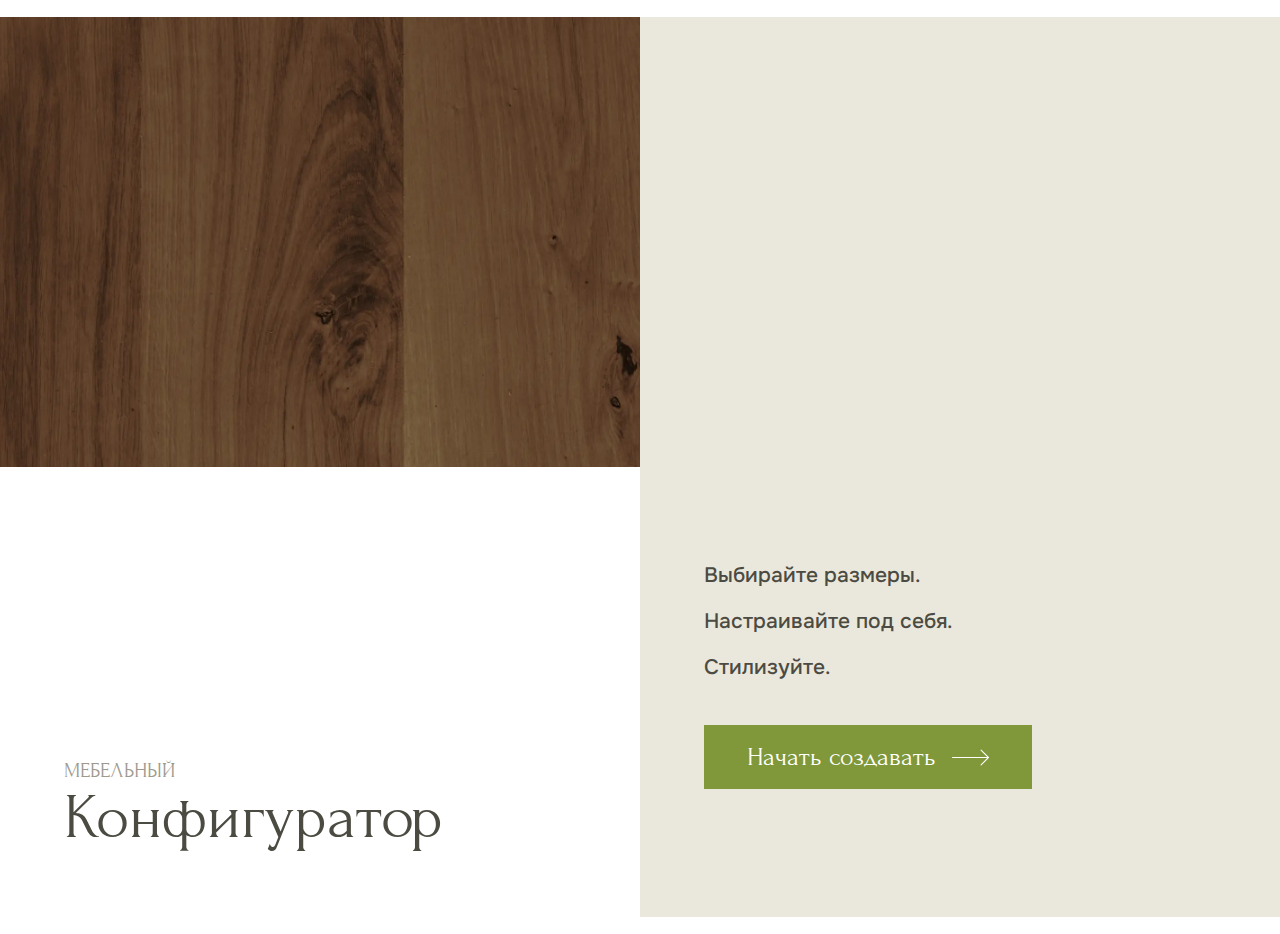
==== index.html @ ee3418b1 "first commit" ====
<!DOCTYPE html>
<html lang="ru">

<head>
    <meta charset="UTF-8">
    <meta name="viewport" content="width=device-width, initial-scale=1.0">
    <meta name="description" content="">
    <meta name="keywords" content="">
    <link rel="stylesheet" href="css/libs.min.css">
    <link rel="stylesheet" href="css/style.min.css">
    <title>Главная</title>
</head>

<body class="m-page">
    <div class="wrapper">
        <header class="header">
            <div class="container">
                <div class="header__inner">
                    <a href="" class="header__logo">
                        <img src="img/logo.svg" alt="">
                    </a>

                    <div class="menu">
                        <nav class="nav">
                            <a href="" class="nav__link"></a>
                        </nav>
                    </div>
                </div>
            </div>

        </header>
        <main class="content">

            <div class="main">
                <div class="main__img">
                    <img src="img/wood.webp" alt="">
                </div>
                <div class="main__info2">
                    <div class="main__subtitle font2">
                        мебельный
                    </div>
                    <h1 class="h0">
                        Конфигуратор
                    </h1>
                </div>
                <div class="main__info">
                    <div class="main__text gray-text2 medium-text">
                        <div class="text26 text20-laptop text18-mob">Выбирайте размеры.</div>
                        <div class="text26 text20-laptop text18-mob">Настраивайте под себя.</div>
                        <div class="text26 text20-laptop text18-mob">Стилизуйте.</div>
                    </div>
                    <button class="main__btn m-btn m-btn-green">
                        <span>Начать создавать</span>
                        <img src="img/arrow.svg" alt="">
                    </button>
                </div>
            </div>

        </main>
        <footer class="footer">
            <div class="container">
                <div class="footer__inner">
                    <a href="" class="footer__logo">
                        <img src="img/logo.svg" alt="">
                    </a>
                </div>
            </div>

        </footer>
    </div>

    <script src="js/imask.js"></script>
    <script src="js/main.min.js"></script>

</body>

</html>
---- css/libs.min.css ----
﻿
---- css/style.min.css ----
@font-face{font-family:Inter;src:url(../fonts/Inter-Regular.ttf) format("ttf"),url(../fonts/Inter-Regular.eot) format("eot"),url(../fonts/Inter-Regular.woff) format("woff"),url(../fonts/Inter-Regular.woff2) format("woff2");font-weight:400;font-style:normal;font-display:swap}@font-face{font-family:Onest;src:url(../fonts/Onest-Regular.ttf) format("ttf"),url(../fonts/Onest-Regular.eot) format("eot"),url(../fonts/Onest-Regular.woff) format("woff"),url(../fonts/Onest-Regular.woff2) format("woff2");font-weight:400;font-style:normal;font-display:swap}@font-face{font-family:Onest;src:url(../fonts/Onest-Medium.ttf) format("ttf"),url(../fonts/Onest-Medium.eot) format("eot"),url(../fonts/Onest-Medium.woff) format("woff"),url(../fonts/Onest-Medium.woff2) format("woff2");font-weight:500;font-style:normal;font-display:swap}@font-face{font-family:Forum;src:url(../fonts/Forum.ttf) format("ttf"),url(../fonts/Forum.eot) format("eot"),url(../fonts/Forum.woff) format("woff"),url(../fonts/Forum.woff2) format("woff2");font-weight:400;font-style:normal;font-display:swap}*,::after,::before{margin:0;padding:0;-webkit-box-sizing:border-box;box-sizing:border-box;-webkit-font-smoothing:antialiased!important;-webkit-tap-highlight-color:transparent;outline:0!important}h1,h2,h3,h4,h5,h6{font-weight:400}a,body,div,form,h1,h2,h3,h4,h5,li,p,ul{margin:0;padding:0;border:0;text-decoration:none;line-height:1}button,input,textarea{outline:0!important;-webkit-transition:.125s;-o-transition:.125s;transition:.125s;font-family:inherit}input:active,input[type=checkbox]:focus,input[type=file]:focus,input[type=radio]:focus,input[type=text]:focus{outline:0!important}::-webkit-input-placeholder{color:#222}::-moz-placeholder{color:#222}:-moz-placeholder{color:#222}:-ms-input-placeholder{color:#222}input::-webkit-inner-spin-button,input::-webkit-outer-spin-button{-webkit-appearance:none;margin:0}input[type=number]{-moz-appearance:textfield}html{height:100%;scroll-behavior:smooth;width:100%}svg{-ms-flex-negative:0;flex-shrink:0;height:auto}circle,path,rect,svg{-webkit-transition:.3s;-o-transition:.3s;transition:.3s}a{color:inherit;text-decoration:none;-webkit-transition:.3s;-o-transition:.3s;transition:.3s}a:focus,a:hover{text-decoration:none}li,ul{margin:0;padding:0;list-style:none}i{line-height:100%}fieldset{min-width:0;padding:0;margin:0;border:0}button{cursor:pointer;border:none;outline:0;-webkit-box-sizing:border-box;box-sizing:border-box;-webkit-transition:.3s;-o-transition:.3s;transition:.3s;background-color:inherit;font-size:1em}.swiper-button-next,.swiper-button-prev{z-index:2}.swiper-button-next::after,.swiper-button-prev::after{display:none}img{-webkit-user-select:none;-moz-user-select:none;-o-user-select:none;-ms-user-select:none;user-select:none;-ms-flex-negative:0;flex-shrink:0}html.fixed-body{overflow-y:hidden}.wrapper{min-height:100vh;display:-webkit-box;display:-ms-flexbox;display:flex;-webkit-box-orient:vertical;-webkit-box-direction:normal;-ms-flex-direction:column;flex-direction:column;-ms-flex-negative:0;flex-shrink:0}.content{-webkit-box-flex:1;-ms-flex-positive:1;flex-grow:1;display:-webkit-box;display:-ms-flexbox;display:flex;-webkit-box-orient:vertical;-webkit-box-direction:normal;-ms-flex-direction:column;flex-direction:column;width:100%}.m-page{width:calc(100vw - (100vw - 100%));overflow-x:hidden;font-family:Onest,sans-serif;font-weight:400;color:#000;font-size:calc(1920px * (16 / 1920))}@media screen and (max-width:1920px){.m-page{font-size:calc(100vw * (16 / 1920))}}.m-page.fixed-body,.m-page.fixed-body2{overflow-y:hidden;padding-right:var(--scrollWidth)}.container{width:100%;margin:0 auto;padding:0 4.375em}a:hover{color:#809839}@media screen and (max-width:1400px){.m-page{font-size:calc(100vw * (16 / 1200))}.container{padding:0 1.625em}}@media screen and (max-width:992px){.m-page{font-size:calc(100vw * (16 / 768))}.container{padding:0 3.125em}}@media screen and (max-width:576px){.m-page{font-size:calc(100vw * (16 / 360))}.container{padding:0 1em}}.h0{font-size:6.25em;line-height:110%;font-family:Forum,sans-serif}.h1{font-size:3.125em;line-height:120%;font-family:Forum,sans-serif}.h2{font-size:2.125em;line-height:120%;font-family:Forum,sans-serif}.text26{font-size:1.625em;line-height:140%}.text20{font-size:1.25em;line-height:120%}.text19{font-size:1.1875em;line-height:120%}.text18{font-size:1.125em;line-height:120%}.text17{font-size:1.0625em;line-height:150%}.text16{font-size:1em;line-height:150%}.text15{font-size:.9375em;line-height:120%}.text14{font-size:.875em;line-height:120%}.text13{font-size:.8125em;line-height:120%}.text12{font-size:.75em;line-height:120%}.text11{font-size:.6875em;line-height:120%}.text10{font-size:.625em;line-height:120%}.extra-bold-text{font-weight:800}.bold-text{font-weight:700}.semi-bold-text{font-weight:600}.medium-text{font-weight:500}.regular-text{font-weight:400}.light-text{font-weight:300}.gray-text{color:#9e9a8e}.gray-text2{color:#4c4b42}.gray-text3{color:#383838}.font2{font-family:Forum,sans-serif}@media screen and (max-width:1400px){.h0{font-size:3.75em}.h2{font-size:1.875em}.text20-laptop{font-size:1.25em}}@media screen and (max-width:992px){.h0{font-size:2.75em}.h2{font-size:1.75em}.text20-tablet{font-size:1.25em}.text19-tablet{font-size:1.1875em}.text18-tablet{font-size:1.125em}.text17-tablet{font-size:1.0625em}.text16-tablet{font-size:1em}.text15-tablet{font-size:.9375em}.text14-tablet{font-size:.875em}.text13-tablet{font-size:.8125em}.text12-tablet{font-size:.75em}.text11-tablet{font-size:.6875em}.text10-tablet{font-size:.625em}}@media screen and (max-width:576px){.h0{font-size:2.625em}.text18-mob{font-size:1.125em}}.m-btn{display:-webkit-box;display:-ms-flexbox;display:flex;-webkit-box-align:center;-ms-flex-align:center;align-items:center;-webkit-box-pack:center;-ms-flex-pack:center;justify-content:center;-webkit-transition:.225s ease-out;-o-transition:.225s ease-out;transition:.225s ease-out;padding:0 5.125em;height:4.375em;font-family:Forum,sans-serif}.m-btn:focus{-webkit-box-shadow:none;box-shadow:none}.m-btn span{font-size:1.625em}.m-btn img{width:2.1875em;margin-left:.9375em}.m-btn-green{color:#fff;background-color:#809839}.m-btn-green:hover{color:#fff;background-color:#61732b}.m-btn-green:disabled{pointer-events:none;color:#fff;background-color:#9e9a8e}.m-btn-black-outline{border:1px solid #4c4b42;color:#4c4b42}.m-btn-black-outline:hover{color:#fff;background-color:#4c4b42}@media screen and (max-width:1400px){.m-btn{height:3.75em;padding:0 2.5em}.m-btn span{font-size:1.5em}}@media screen and (max-width:992px){.m-btn{height:3.5em}.m-btn span{font-size:1.375em}}.fg{position:relative;margin:0}.fg input{border-radius:0;border:1px solid #9e9a8e;padding:0 1.5em;height:4.11em;width:100%;font-size:1.0625em;background-color:transparent;color:#000}.fg input::-webkit-input-placeholder{color:#9e9a8e}.fg input::-moz-placeholder{color:#9e9a8e}.fg input:-ms-input-placeholder{color:#9e9a8e}.fg input::-ms-input-placeholder{color:#9e9a8e}.fg input::placeholder{color:#9e9a8e}.fg input:focus{border-color:#809839}.fg__field,.m-input{position:relative}.m-input input{position:absolute;opacity:0;width:100%;height:100%;left:0;top:0;z-index:2;cursor:pointer}@media screen and (max-width:1400px){.fg input{height:3.53em}}@media screen and (max-width:992px){.fg input{height:3.3em}}.breadcrumbs{margin-top:60px}.breadcrumbs__item{font-size:16px;line-height:110%;position:relative;font-weight:400;display:inline}.breadcrumbs__item:last-child{font-weight:600}.breadcrumbs__item:not(:first-child){margin-left:24px}.breadcrumbs__item:not(:first-child):before{content:'';position:absolute;z-index:1;width:3.51px;height:3.51px;background-color:#809839;border-radius:1px;-webkit-transform:rotate(-45deg);-ms-transform:rotate(-45deg);transform:rotate(-45deg);top:7px;right:100%;margin-right:10px}.modal-bg{position:fixed;top:0;left:0;width:100%;height:calc(100 * var(--vh));background-color:#000;opacity:.5}.modal{position:fixed;left:0;top:0;width:100%;height:calc(100 * var(--vh));overflow-y:auto;z-index:80;opacity:0;pointer-events:none;padding:1em 0;text-align:center}.modal:after{content:'';display:inline-block;height:100%;vertical-align:middle;margin-right:-4px}.modal__dialog{text-align:left;vertical-align:middle;background:#fff;width:37.5em;max-width:calc(100% - 1em);position:relative;z-index:3;padding:3.75em 6.25em;display:inline-block}.modal._active{opacity:1;pointer-events:unset}.modal._active .modal__bg{display:block}.modal .close-btn{position:absolute;top:1.875em;right:1.875em}.modal__hint{margin-top:1.875em;text-align:center;color:#9e9a8e}.modal__hint a{color:#809839}.close-btn{width:2.25em;display:-webkit-box;display:-ms-flexbox;display:flex;-webkit-box-align:center;-ms-flex-align:center;align-items:center;-webkit-box-pack:center;-ms-flex-pack:center;justify-content:center;-ms-flex-negative:0;flex-shrink:0}.close-btn svg{width:100%}.close-btn:hover path{stroke:#000}.modal-form{margin-top:1.875em;display:grid;grid-template-columns:100%;gap:.9375em}.thank-modal__inner{text-align:center;padding:4.25em 0;display:grid;grid-template-columns:100%;gap:1.875em}.thank-modal .m-btn{padding:0}@media screen and (max-width:576px){.modal__dialog{padding:3em 1em 2em}.modal .close-btn{top:.5em;right:.5em}.modal .h2{font-size:1.5em}.modal__hint{font-size:.875em}.modal-form{margin-top:1em;gap:.5em}.thank-modal__inner{padding:2em 0}}.main{display:grid;grid-template-columns:repeat(2,50%);grid-template-rows:repeat(2,50%);min-height:calc(100 * var(--vh))}.main__img img{width:100%;height:100%;display:block;-o-object-fit:cover;object-fit:cover}.main__info{background-color:#eae7dd;display:-webkit-box;display:-ms-flexbox;display:flex;-webkit-box-orient:vertical;-webkit-box-direction:normal;-ms-flex-direction:column;flex-direction:column;-webkit-box-pack:end;-ms-flex-pack:end;justify-content:flex-end;-webkit-box-align:start;-ms-flex-align:start;align-items:flex-start;padding:15.25em 5em}@media screen and (min-width:993px){.main__info{grid-row:1/3;grid-column:2/3}}.main__info2{padding:5.625em 5em;display:-webkit-box;display:-ms-flexbox;display:flex;-webkit-box-orient:vertical;-webkit-box-direction:normal;-ms-flex-direction:column;flex-direction:column;-webkit-box-pack:end;-ms-flex-pack:end;justify-content:flex-end}.main__subtitle{font-size:2.5em;line-height:110%;text-transform:uppercase;color:#9e9a8e}.main .h0{color:#4c4b42}.main__text{display:grid;grid-template-columns:100%;gap:.9375em;color:#4c4b42}.main__btn{margin-top:2.5em}@media screen and (max-width:1400px){.main__info{padding:7.5em 3.75em}.main__info2{padding:3.75em}.main__subtitle{font-size:1.25em}}@media screen and (max-width:992px){.main__img{grid-column:1/-1}.main__info{padding:3.5em 2.5em;-webkit-box-pack:unset;-ms-flex-pack:unset;justify-content:unset}.main__info2{padding:2.5em 3.125em}.main__subtitle{font-size:1.375em}.main__btn{margin-top:1.625em}}@media screen and (max-width:576px){.main{display:-webkit-box;display:-ms-flexbox;display:flex;-webkit-box-orient:vertical;-webkit-box-direction:normal;-ms-flex-direction:column;flex-direction:column}.main__img{position:relative;padding-bottom:55.5%;display:block}.main__img img{position:absolute;top:0;left:0;width:100%;height:100%;-o-object-fit:cover;object-fit:cover;border-radius:inherit}.main__info2{padding:4em 1.25em}.main__info{padding:3.125em 1.25em;-webkit-box-flex:1;-ms-flex-positive:1;flex-grow:1}.main__subtitle{font-size:1.25em;margin-bottom:.25em}}._flex{display:-webkit-box;display:-ms-flexbox;display:flex;-webkit-box-align:center;-ms-flex-align:center;align-items:center}.step{min-height:calc(100 * var(--vh));background-color:#eae7dd;padding:2.5em 4.25em 5em 6.25em;display:grid;grid-template-columns:50em calc(100% - 53.75em);-webkit-box-pack:justify;-ms-flex-pack:justify;justify-content:space-between}.step__col{display:-webkit-box;display:-ms-flexbox;display:flex;-webkit-box-orient:vertical;-webkit-box-direction:normal;-ms-flex-direction:column;flex-direction:column;-webkit-box-align:start;-ms-flex-align:start;align-items:flex-start}.step__col2{display:-webkit-box;display:-ms-flexbox;display:flex;-webkit-box-align:center;-ms-flex-align:center;align-items:center}.step__col2._center{-webkit-box-pack:center;-ms-flex-pack:center;justify-content:center}.step__nav{margin-top:auto;padding-top:1.875em;display:-webkit-box;display:-ms-flexbox;display:flex}.step-top{margin-bottom:3.125em}.step-top__link{display:-webkit-box;display:-ms-flexbox;display:flex;-webkit-box-align:center;-ms-flex-align:center;align-items:center}.step-top__link:before{content:'';-ms-flex-negative:0;flex-shrink:0;width:1px;height:1.25em;margin:0 1.25em;background-color:#4c4b42}.step-top__link span{font-size:1.0625em;line-height:150%}.step-progress{display:-webkit-box;display:-ms-flexbox;display:flex;-webkit-box-align:center;-ms-flex-align:center;align-items:center}.step-progress__item{display:-webkit-box;display:-ms-flexbox;display:flex;-webkit-box-orient:vertical;-webkit-box-direction:normal;-ms-flex-direction:column;flex-direction:column;-webkit-box-align:start;-ms-flex-align:start;align-items:flex-start;min-width:5.625em;position:relative;color:#383838}.step-progress__item:last-child{min-width:unset;-webkit-box-flex:unset;-ms-flex-positive:unset;flex-grow:unset}.step-progress__item:last-child:after{display:none}.step-progress__item:after{content:'';position:absolute;top:.78125em;left:0;-webkit-transform:translateY(-50%);-ms-transform:translateY(-50%);transform:translateY(-50%);width:100%;height:2px;background-color:#c7c7c7}.step-progress__item:before{content:'';width:1.5625em;height:1.5625em;border-radius:50%;background-color:#c7c7c7;background-image:url(../img/check.svg);background-size:0 auto;background-repeat:no-repeat;background-position:center;margin-bottom:.625em;position:relative;z-index:2}.step-progress__item span{font-size:1.0625em;line-height:150%}.step-progress__item._active:before{background-color:#4c4b42}.step-progress__item._done:before{background-color:#809839;background-size:.9375em}.step-text{margin-top:.9375em;display:grid;grid-template-columns:100%;gap:.9375em}.step-text__desc{font-size:1.0625em;line-height:150%}@media screen and (max-width:1400px){.step{padding:1.875em 1.625em 1.875em 3.75em;grid-template-columns:33em calc(100% - 34.375em)}.step__nav{margin-top:0}.step-top__title{font-size:1.4375em}.step-top__link span{font-size:.8125em}.step-progress__item:before{margin-bottom:.3125em}.step-progress__item span{font-size:.8125em}.step-text{max-width:20em}.step-text .h1{font-size:2.0625em}.step-text__desc{font-size:.8125em}}@media screen and (max-width:992px){.step{position:relative;padding:8.125em 3.125em 3.75em;grid-template-columns:21.125em calc(100% - 23em)}.step__col2{-webkit-box-orient:vertical;-webkit-box-direction:normal;-ms-flex-direction:column;flex-direction:column}.step-top{position:absolute;top:1.875em;left:0;width:100%;-webkit-box-orient:vertical;-webkit-box-direction:normal;-ms-flex-direction:column;flex-direction:column;margin:0}.step-top__title{font-size:1.625em}.step-top__link{-webkit-box-ordinal-group:0;-ms-flex-order:-1;order:-1;-webkit-box-orient:vertical;-webkit-box-direction:normal;-ms-flex-direction:column;flex-direction:column}.step-top__link:before{-webkit-box-ordinal-group:3;-ms-flex-order:2;order:2;width:1.25em;height:1px;margin:.625em 0}.step-progress{width:100%}.step-progress__item{min-width:6.25em}.step-progress__item:before{margin-bottom:.625em}}@media screen and (max-width:576px){.step{padding:7em 1.25em 1.25em;grid-template-columns:100%;gap:1.875em}.step__col2{-webkit-box-ordinal-group:0;-ms-flex-order:-1;order:-1;-webkit-box-orient:horizontal;-webkit-box-direction:normal;-ms-flex-direction:row;flex-direction:row;-webkit-box-pack:justify;-ms-flex-pack:justify;justify-content:space-between}.step-top{top:1.25em}.step-top__title{font-size:1.5em}.step-top__link span{font-size:.6875em}.step-progress__item{-webkit-box-flex:1;-ms-flex-positive:1;flex-grow:1;min-width:unset}.step-text__desc{font-size:.6875em}}.step-field{padding:2.5em 6.75em 0 3.625em;display:-webkit-box;display:-ms-flexbox;display:flex;-webkit-box-align:center;-ms-flex-align:center;align-items:center}.step-field__img{width:16.75em;display:-webkit-box;display:-ms-flexbox;display:flex;-webkit-box-align:center;-ms-flex-align:center;align-items:center;-webkit-box-pack:center;-ms-flex-pack:center;justify-content:center;position:relative}.step-field__img img{max-width:100%;max-height:100%}.step-field__img>img{position:relative;z-index:2}.step-field__remove{position:absolute;bottom:13.25em;left:100%;margin-left:.625em;width:2.5em;height:2.5em;background-color:#fff;display:-webkit-box;display:-ms-flexbox;display:flex;-webkit-box-align:center;-ms-flex-align:center;align-items:center;-webkit-box-pack:center;-ms-flex-pack:center;justify-content:center;border-radius:50%}.step-field__remove svg{width:.875em}.step-field__remove--cell2{bottom:27.25em}.step-sizes{-ms-flex-item-align:start;align-self:flex-start;padding:5.25em 0;margin-right:2em;position:relative;z-index:3;width:5.3125em}.size-item{margin-bottom:2.75em;position:relative}.size-item:last-child{margin-bottom:0}.size-item._disabled{pointer-events:none}.size-item._disabled .size-item__btn{background-color:#e1ddd4;color:#9e9a8e}.size-item._show .size-item__hidden{opacity:1;pointer-events:unset}.size-item__btn{background-color:#4c4b42;height:2.5625em;width:100%;display:-webkit-box;display:-ms-flexbox;display:flex;-webkit-box-align:center;-ms-flex-align:center;align-items:center;-webkit-box-pack:center;-ms-flex-pack:center;justify-content:center;border-radius:1.3125em;color:#fff}.size-item__btn span{font-size:.9375em}.size-item__btn:hover{color:#fff;background-color:#809839}.size-item__hidden{position:absolute;left:100%;top:50%;-webkit-transform:translateY(-50%);-ms-transform:translateY(-50%);transform:translateY(-50%);display:-webkit-box;display:-ms-flexbox;display:flex;-webkit-box-align:center;-ms-flex-align:center;align-items:center;padding-left:.625em;-webkit-transition:.3s;-o-transition:.3s;transition:.3s;opacity:0;pointer-events:none}.size-item__variants{display:-webkit-box;display:-ms-flexbox;display:flex}.size-item__close,.size-item__variant{display:-webkit-box;display:-ms-flexbox;display:flex;-webkit-box-align:center;-ms-flex-align:center;align-items:center;-webkit-box-pack:center;-ms-flex-pack:center;justify-content:center;-webkit-box-shadow:0 .125em 1em rgba(36,32,32,.15);box-shadow:0 .125em 1em rgba(36,32,32,.15);background-color:#eae7dd;border-radius:50%;border:1px solid #e1ddd4}.size-item__variant{width:5em;height:5em;margin-right:.625em}.size-item__variant img{width:2.25em}.size-item__close{width:2.5em;height:2.5em}.size-item__close img{width:.875em}.step-props{-webkit-box-flex:1;-ms-flex-positive:1;flex-grow:1;display:grid;grid-template-columns:100%;gap:1.875em}.step-prop{display:-webkit-box;display:-ms-flexbox;display:flex;-webkit-box-orient:vertical;-webkit-box-direction:normal;-ms-flex-direction:column;flex-direction:column;-webkit-box-align:start;-ms-flex-align:start;align-items:flex-start}.step-prop__items{border-radius:3.875em;margin-top:.625em;padding:.25em;display:-webkit-box;display:-ms-flexbox;display:flex;background-color:#383838}.step-prop__item{-webkit-box-flex:1;-ms-flex-positive:1;flex-grow:1}.step-prop__item label{border-radius:3.875em;padding:0 .9375em;width:100%;height:2.875em;display:-webkit-box;display:-ms-flexbox;display:flex;-webkit-box-align:center;-ms-flex-align:center;align-items:center;-webkit-box-pack:center;-ms-flex-pack:center;justify-content:center;color:#eae7dd;-webkit-transition:.3s;-o-transition:.3s;transition:.3s}.step-prop__item span{font-size:1.0625em;line-height:150%}.step-prop__item ._view2{display:none}.step-prop__item input:checked~label{background-color:#809839}.step-back{display:-webkit-box;display:-ms-flexbox;display:flex;-webkit-box-align:center;-ms-flex-align:center;align-items:center;margin-bottom:2.5em;color:#4c4b42}.step-back:hover{color:#809839}.step-back:hover path,.step-back:hover rect{stroke:#809839}.step-back svg{width:1.75em;margin-right:.625em}.step-back span{font-size:1.0625em}@media screen and (max-width:1400px){.step-field{padding:0 4.375em 0 0}.step-field__img{width:11.375em}.step-field__remove{bottom:9em}.step-field__remove--cell2{bottom:18em}.step-sizes{padding:0}.size-item{margin-bottom:2em}.step-props{gap:1.5625em}.step-prop__title{font-size:.8125em}.step-prop__items{margin-top:.3125em;padding:.1875em}.step-prop__item label{padding:0 .5em;height:1.875em}.step-prop__item span{font-size:.8125em}.step-prop__item ._view1{display:none}.step-prop__item ._view2{display:block}.step-back{margin-bottom:1.25em}.step-back span{font-size:.8125em}}@media screen and (max-width:992px){.step-field{padding:0}.step-field__img{width:9.25em}.step-field__remove{bottom:7em;width:2em;height:2em}.step-field__remove svg{width:.75em}.step-field__remove--cell2{bottom:14em}.step-sizes{font-size:.875em}.step-props{display:block;margin-top:1.875em}.step-prop{margin-bottom:.9375em}.step-prop:last-child{margin-bottom:0}.step-back{margin-bottom:1.875em}}@media screen and (max-width:576px){.step-sizes{font-size:.625em;margin-right:1em}.step-field__img{width:5em}.step-field__remove{bottom:6em;font-size:.625em;margin-left:.25em}.step-field__remove--cell2{bottom:13em}.size-item{margin-bottom:1em}.step-props{margin:0 0 0 .625em;-webkit-box-flex:unset;-ms-flex-positive:unset;flex-grow:unset}.step-prop__title{font-size:.6875em}.step-prop__item label{padding:0 .3125em;height:1.6875em}.step-back span,.step-prop__item span{font-size:.6875em}}.colors,.furniture{margin-top:1.875em;display:-webkit-box;display:-ms-flexbox;display:flex}.colors-group,.furniture-group{display:-webkit-box;display:-ms-flexbox;display:flex;-webkit-box-orient:vertical;-webkit-box-direction:normal;-ms-flex-direction:column;flex-direction:column;-webkit-box-align:start;-ms-flex-align:start;align-items:flex-start;margin-right:1.25em}.colors-group:last-child,.furniture-group:last-child{margin:0}.colors-group__items,.furniture-group__items{padding:.25em;border:1px solid #9e9a8e;border-radius:3.875em;margin-top:.625em;display:-webkit-box;display:-ms-flexbox;display:flex}.color-field label,.furniture-field label{-webkit-transition:.3s;-o-transition:.3s;transition:.3s;width:2.8125em;height:2.8125em;border-radius:50%;padding:.1875em;display:block;border:.125em solid transparent}.color-field label img,.furniture-field label img{width:100%;height:100%;display:block;border-radius:inherit;-o-object-fit:cover;object-fit:cover;position:relative}.color-field label:after,.furniture-field label:after{content:'';position:absolute;top:50%;left:50%;-webkit-transform:translate(-50%,-50%);-ms-transform:translate(-50%,-50%);transform:translate(-50%,-50%);width:calc(100% - .625em);height:calc(100% - .625em);border-radius:inherit;border:1px solid rgba(255,255,255,.2)}.color-field input:checked~label,.furniture-field input:checked~label{border-color:#809839}.color-field input:hover~label,.furniture-field input:hover~label{border-color:#c7c7c7}.furniture-field label{width:3.4375em;height:3.4375em}.furniture-field input:hover~label{background-color:#fff;border-color:#fff;-webkit-transform:scale(1.45);-ms-transform:scale(1.45);transform:scale(1.45)}.step-props2{margin-top:1.875em;display:-webkit-box;display:-ms-flexbox;display:flex;-webkit-box-orient:vertical;-webkit-box-direction:normal;-ms-flex-direction:column;flex-direction:column;-webkit-box-align:start;-ms-flex-align:start;align-items:flex-start}.step-props2 .step-prop{margin-bottom:1.875em}.step-props2 .step-prop:last-child{margin:0}.props{margin-top:1.875em;display:-webkit-box;display:-ms-flexbox;display:flex;-webkit-box-align:start;-ms-flex-align:start;align-items:flex-start}.prop-item{min-width:9.375em;margin-right:.625em;display:grid;grid-template-columns:100%;gap:.3125em;color:#383838}.prop-item:last-child{margin:0}.prop-item__title{font-size:1.0625em;line-height:150%}.prop-item__desc{font-size:2.125em;line-height:120%;font-family:Forum,sans-serif}.prop-item__desc span{font-family:Inter,sans-serif;font-size:.62em}.step-nav{margin-top:1.875em;display:grid;grid-template-columns:repeat(2,calc(50% - .5em));gap:.5em 1em;width:50em;max-width:100%}.step-equip{margin-top:2.5em;display:grid;grid-template-columns:100%;gap:1.25em}@media screen and (max-width:1400px) and (min-width:993px){.color-field label{width:2.5em;height:2.5em}}@media screen and (max-width:1400px){.colors,.furniture{margin-top:1.25em}.colors-group__title,.furniture-group__title{font-size:.8125em}.furniture-field label{width:3.125em;height:3.125em}.step-props2{margin-top:1.25em;-webkit-box-orient:horizontal;-webkit-box-direction:normal;-ms-flex-direction:row;flex-direction:row}.step-props2 .step-prop{-ms-flex-negative:0;flex-shrink:0;margin:0 1.875em 0 0}.props{margin-top:1.25em}.prop-item{font-size:.875em}.step-equip{margin-top:1.5em;gap:1em}.step-equip__desc{font-size:.875em}}@media screen and (max-width:992px){.furniture{margin-top:.9375em;display:block}.colors{margin-top:1.875em;display:block}.colors-group,.furniture-group{margin:0 0 .9375em}.step-props2{margin-top:.9375em;-webkit-box-orient:vertical;-webkit-box-direction:normal;-ms-flex-direction:column;flex-direction:column}.step-props2 .step-prop{margin:0 0 .9375em}.prop-item{font-size:.75em;min-width:8.75em}.step-nav{grid-template-columns:100%}}@media screen and (max-width:576px){.colors-group__title,.furniture-group__title{font-size:.6875em}.colors-group__items,.furniture-group__items{margin-top:.3125em}}
/*# sourceMappingURL=../sourcemaps/style.min.css.map */
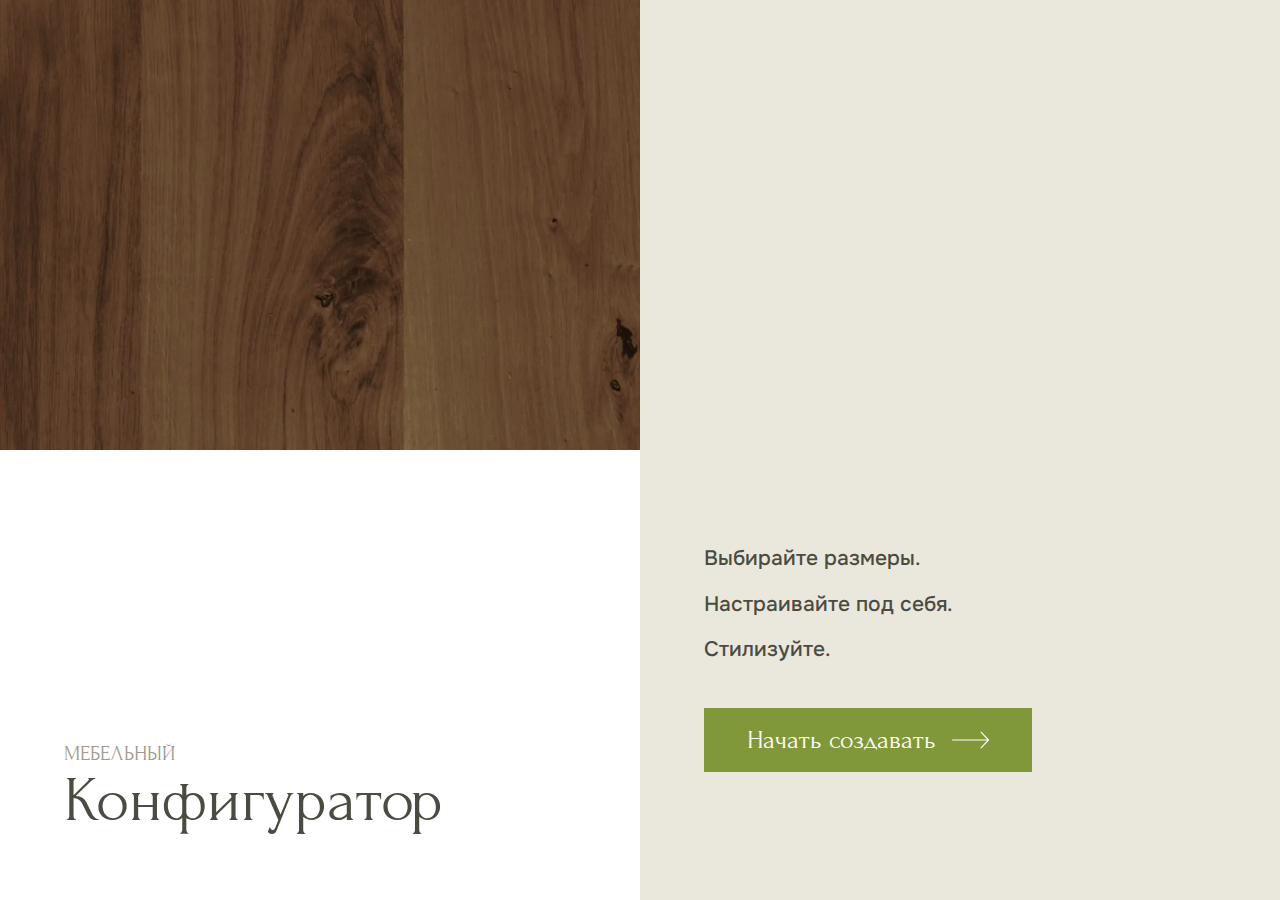
==== commit e9de854b: "first commit" ====
--- a/index.html
+++ b/index.html
@@ -13,22 +13,6 @@
 
 <body class="m-page">
     <div class="wrapper">
-        <header class="header">
-            <div class="container">
-                <div class="header__inner">
-                    <a href="" class="header__logo">
-                        <img src="img/logo.svg" alt="">
-                    </a>
-
-                    <div class="menu">
-                        <nav class="nav">
-                            <a href="" class="nav__link"></a>
-                        </nav>
-                    </div>
-                </div>
-            </div>
-
-        </header>
         <main class="content">
 
             <div class="main">
@@ -57,16 +41,6 @@
             </div>
 
         </main>
-        <footer class="footer">
-            <div class="container">
-                <div class="footer__inner">
-                    <a href="" class="footer__logo">
-                        <img src="img/logo.svg" alt="">
-                    </a>
-                </div>
-            </div>
-
-        </footer>
     </div>
 
     <script src="js/imask.js"></script>
